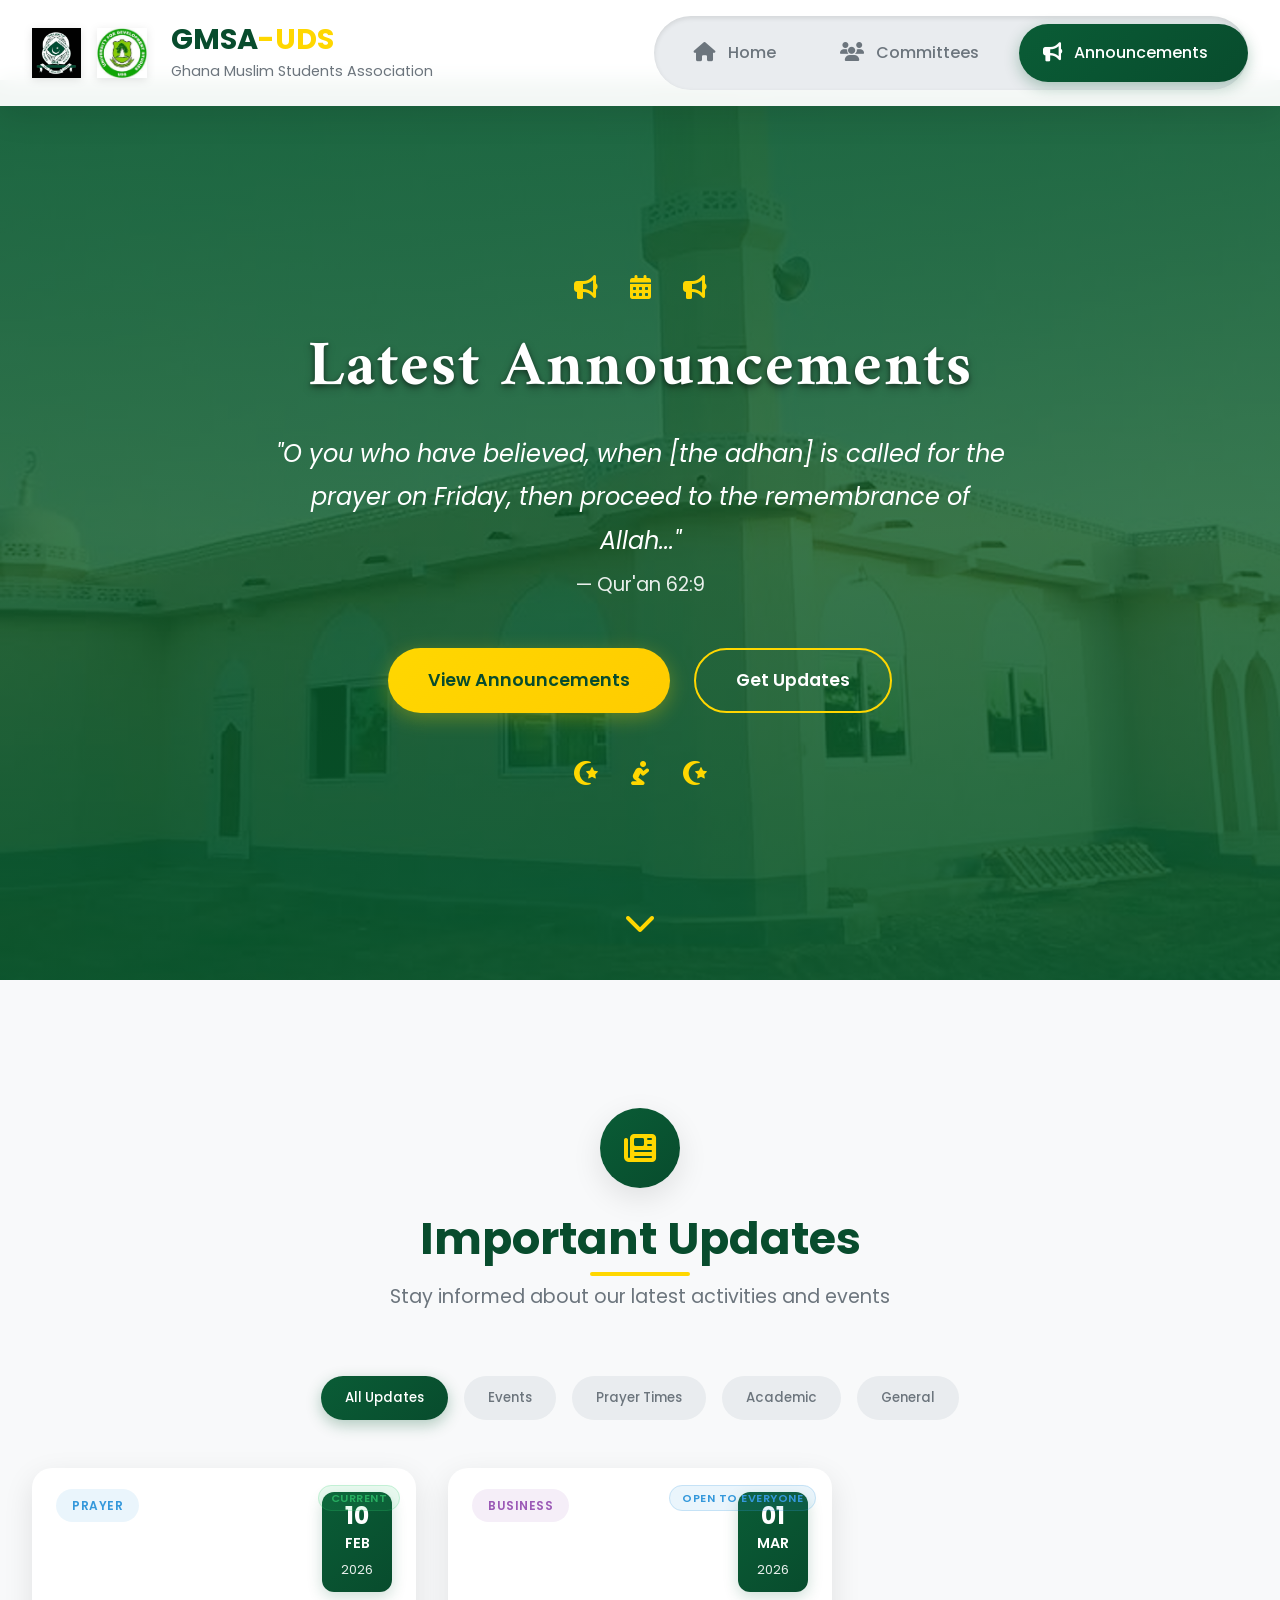
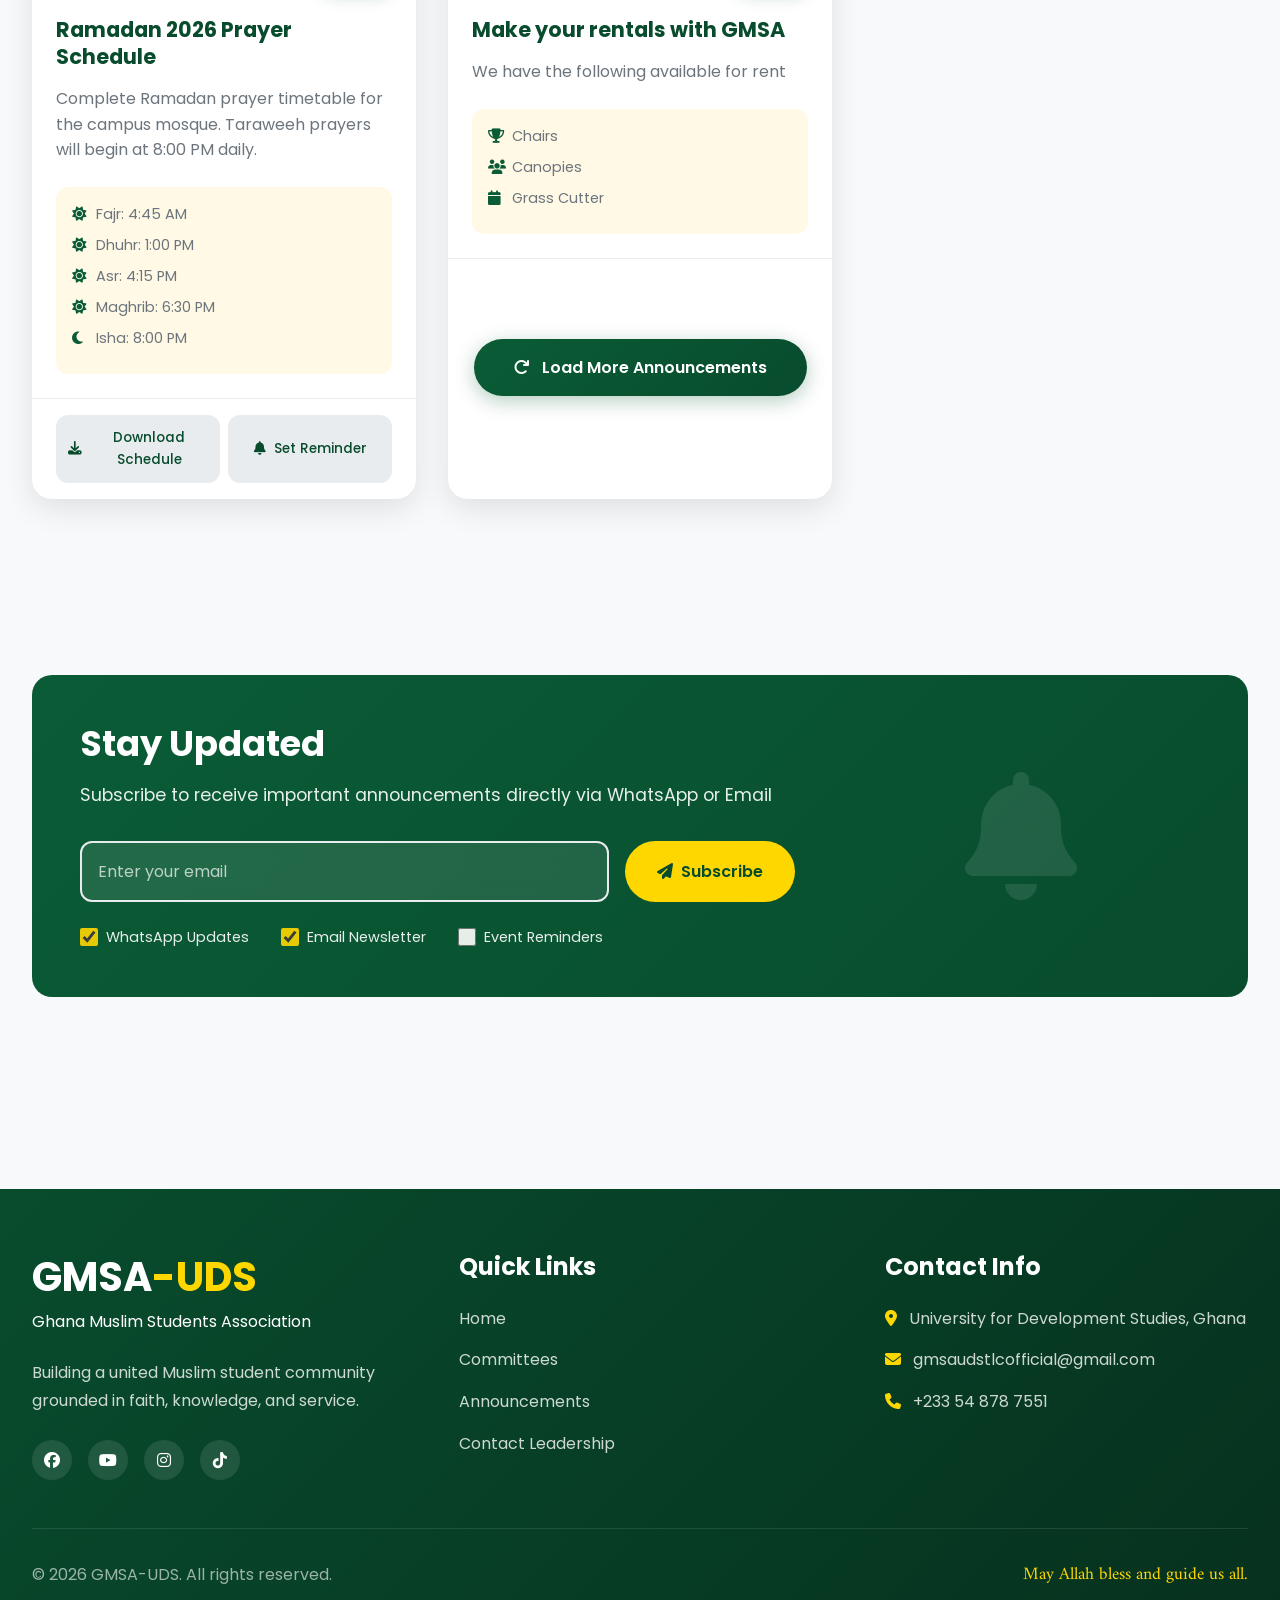
==== announcements.html @ 1ff303b8 "Add files via upload" ====
<!DOCTYPE html>
<html lang="en">
<head>
    <meta charset="UTF-8">
    <meta name="viewport" content="width=device-width, initial-scale=1.0">
    <title>Announcements - GMSA-UDS</title>
    <link rel="stylesheet" href="style.css">
    <link rel="stylesheet" href="https://cdnjs.cloudflare.com/ajax/libs/font-awesome/6.4.0/css/all.min.css">
    <link href="https://fonts.googleapis.com/css2?family=Poppins:wght@300;400;500;600;700&family=Amiri:wght@400;700&display=swap" rel="stylesheet">
    <link rel="stylesheet" href="https://cdnjs.cloudflare.com/ajax/libs/animate.css/4.1.1/animate.min.css">
</head>
<body>
    <!-- Navigation -->
    <nav class="main-nav">
        <div class="nav-container">
            <div class="logo-section">
                <div class="logo-wrapper">
                    <img src="logo-gmsa.png" alt="GMSA Logo" class="logo">
                    <img src="logo-uds.png" alt="UDS Logo" class="logo">
                </div>
                <div class="logo-text">
                    <h1>GMSA<span class="gold-text">-UDS</span></h1>
                    <p>Ghana Muslim Students Association</p>
                </div>
            </div>
            
            <div class="nav-tabs">
                <a href="index.html" class="nav-tab" data-tab="home">
                    <i class="fas fa-home"></i>
                    <span>Home</span>
                </a>
                <a href="committees.html" class="nav-tab" data-tab="committees">
                    <i class="fas fa-users"></i>
                    <span>Committees</span>
                </a>
                <a href="announcements.html" class="nav-tab active" data-tab="announcements">
                    <i class="fas fa-bullhorn"></i>
                    <span>Announcements</span>
                </a>
                <div class="nav-slider"></div>
            </div>
            
            <button class="mobile-menu-btn">
                <i class="fas fa-bars"></i>
            </button>
        </div>
    </nav>

    <!-- Mobile Navigation -->
    <div class="mobile-nav">
        <a href="index.html" class="mobile-nav-link">
            <i class="fas fa-home"></i> Home
        </a>
        <a href="committees.html" class="mobile-nav-link">
            <i class="fas fa-users"></i> Committees
        </a>
        <a href="announcements.html" class="mobile-nav-link active">
            <i class="fas fa-bullhorn"></i> Announcements
        </a>
    </div>

    <!-- Announcements Hero Section -->
    <section class="hero-section" id="announcements-hero">
        <div class="hero-overlay"></div>
        <div class="hero-content animate__animated animate__fadeInUp">
            <div class="islamic-ornament top-ornament">
                <i class="fas fa-bullhorn"></i>
                <i class="fas fa-calendar-alt"></i>
                <i class="fas fa-bullhorn"></i>
            </div>
            
            <h1 class="hero-title">Latest Announcements</h1>
            <div class="hero-subtitle">
                <p class="quran-verse">"O you who have believed, when [the adhan] is called for the prayer on Friday, then proceed to the remembrance of Allah..."</p>
                <p class="quran-ref">— Qur'an 62:9</p>
            </div>
            
            <div class="hero-cta">
                <a href="#announcements-list" class="cta-btn primary-btn">View Announcements</a>
                <a href="index.html#contact" class="cta-btn secondary-btn">Get Updates</a>
            </div>
            
            <div class="islamic-ornament bottom-ornament">
                <i class="fas fa-star-and-crescent"></i>
                <i class="fas fa-pray"></i>
                <i class="fas fa-star-and-crescent"></i>
            </div>
        </div>
        
        <div class="scroll-indicator">
            <i class="fas fa-chevron-down"></i>
        </div>
    </section>

    <!-- Announcements Main Content -->
    <main class="main-content">
        <section class="announcements-section" id="announcements-list">
            <div class="section-header">
                <div class="section-icon">
                    <i class="fas fa-newspaper"></i>
                </div>
                <h2 class="section-title">Important Updates</h2>
                <p class="section-subtitle">Stay informed about our latest activities and events</p>
            </div>
            
            <!-- Announcement Filter -->
            <div class="announcement-filter">
                <button class="filter-btn active" data-category="all">All Updates</button>
                <button class="filter-btn" data-category="events">Events</button>
                <button class="filter-btn" data-category="prayer">Prayer Times</button>
                <button class="filter-btn" data-category="academic">Academic</button>
                <button class="filter-btn" data-category="general">General</button>
            </div>
            
            <!-- Announcements Grid -->
            <div class="announcements-grid">
                <!-- Sample Announcement 1 -->
               <!--<div class="announcement-card animate-on-scroll" data-category="events">
                    <div class="announcement-header">
                        <div class="announcement-category">
                            <span class="category-badge events">Event</span>
                        </div>
                        <div class="announcement-date">
                            <div class="date-day">05</div>
                            <div class="date-month">FEB</div>
                            <div class="date-year">2026</div>
                        </div>
                    </div>
                    
                    <div class="announcement-body">
                        <h3 class="announcement-title">Annual Islamic Conference 2026</h3>
                        <p class="announcement-desc">Join us for our flagship event featuring renowned scholars discussing "Islamic Ethics in Modern Academia". Open to all students and faculty members.</p>
                        
                        <div class="announcement-details">
                            <p><i class="fas fa-clock"></i> 9:00 AM - 4:00 PM</p>
                            <p><i class="fas fa-map-marker-alt"></i> Central Auditorium, UDS</p>
                            <p><i class="fas fa-user"></i> Keynote: Sheikh Dr. Abdul Rahman</p>
                        </div>
                    </div>
                    
                    <div class="announcement-footer">
                        <a href="#" class="announcement-btn">
                            <i class="fas fa-calendar-plus"></i> Add to Calendar
                        </a>
                        <a href="#" class="announcement-btn">
                            <i class="fas fa-share-alt"></i> Share
                        </a>
                    </div>
                    
                    <div class="announcement-status">
                        <span class="status upcoming">Upcoming</span>
                    </div>
                </div>
                
                <!-- Sample Announcement 2 -->
                <div class="announcement-card animate-on-scroll" data-category="prayer">
                    <div class="announcement-header">
                        <div class="announcement-category">
                            <span class="category-badge prayer">Prayer</span>
                        </div>
                        <div class="announcement-date">
                            <div class="date-day">10</div>
                            <div class="date-month">FEB</div>
                            <div class="date-year">2026</div>
                        </div>
                    </div>
                    
                    <div class="announcement-body">
                        <h3 class="announcement-title">Ramadan 2026 Prayer Schedule</h3>
                        <p class="announcement-desc">Complete Ramadan prayer timetable for the campus mosque. Taraweeh prayers will begin at 8:00 PM daily.</p>
                        
                        <div class="announcement-details">
                            <p><i class="fas fa-sun"></i> Fajr: 4:45 AM</p>
                            <p><i class="fas fa-sun"></i> Dhuhr: 1:00 PM</p>
                            <p><i class="fas fa-sun"></i> Asr: 4:15 PM</p>
                            <p><i class="fas fa-sun"></i> Maghrib: 6:30 PM</p>
                            <p><i class="fas fa-moon"></i> Isha: 8:00 PM</p>
                        </div>
                    </div>
                    
                    <div class="announcement-footer">
                        <a href="ramadan.html" class="announcement-btn">
                            <i class="fas fa-download"></i> Download Schedule
                        </a>
                        <a href="ramadan.html" class="announcement-btn">
                            <i class="fas fa-bell"></i> Set Reminder
                        </a>
                    </div>
                    
                    <div class="announcement-status">
                        <span class="status active">Current</span>
                    </div>
                </div>
                
<!-- sample 3-->
                <div class="announcement-card animate-on-scroll" data-category="general">
                    <div class="announcement-header">
                        <div class="announcement-category">
                            <span class="category-badge academic">Business</span>
                        </div>
                        <div class="announcement-date">
                            <div class="date-day">01</div>
                            <div class="date-month">MAR</div>
                            <div class="date-year">2026</div>
                        </div>
                    </div>
                    
                    <div class="announcement-body">
                        <h3 class="announcement-title">Make your rentals with GMSA</h3>
                        <p class="announcement-desc">We have the following available for rent</p>
                        
                        <div class="announcement-details">
                            <p><i class="fas fa-trophy"></i> Chairs</p>
                            <p><i class="fas fa-users"></i>Canopies</p>
                            <p><i class="fas fa-calendar"></i> Grass Cutter</p>
                        </div>
                    </div>
                    
                    <div class="announcement-footer">
                 
                    
                    <div class="announcement-status">
                        <span class="status upcoming">Open to everyone</span>
                    </div>
                </div>

    
                
                <!-- Sample Announcement 4 -->
               <!--<div class="announcement-card animate-on-scroll" data-category="general">
                    <div class="announcement-header">
                        <div class="announcement-category">
                            <span class="category-badge general">General</span>
                        </div>
                        <div class="announcement-date">
                            <div class="date-day">10</div>
                            <div class="date-month">FEB</div>
                            <div class="date-year">2026</div>
                        </div>
                    </div>
                    
                    <div class="announcement-body">
                        <h3 class="announcement-title">New Mosque Library Opening</h3>
                        <p class="announcement-desc">Our newly renovated mosque library is now open! Featuring Islamic books, research materials, and quiet study spaces for students.</p>
                        
                        <div class="announcement-details">
                            <p><i class="fas fa-book"></i> 500+ Islamic books</p>
                            <p><i class="fas fa-wifi"></i> Free WiFi available</p>
                            <p><i class="fas fa-clock"></i> Open: 8AM - 10PM daily</p>
                        </div>
                    </div>
                    
                    <div class="announcement-footer">
                        <a href="#" class="announcement-btn">
                            <i class="fas fa-book-reader"></i> Browse Catalog
                        </a>
                        <a href="#" class="announcement-btn">
                            <i class="fas fa-donate"></i> Donate Books
                        </a>
                    </div>
                    
                    <div class="announcement-status">
                        <span class="status active">Now Open</span>
                    </div>
                </div>

                
                <!-- Sample Announcement 5 -->
               <!--<div class="announcement-card animate-on-scroll" data-category="events">
                    <div class="announcement-header">
                        <div class="announcement-category">
                            <span class="category-badge events">Event</span>
                        </div>
                        <div class="announcement-date">
                            <div class="date-day">05</div>
                            <div class="date-month">APR</div>
                            <div class="date-year">2024</div>
                        </div>
                    </div>
                    
                    <div class="announcement-body">
                        <h3 class="announcement-title">Charity Food Drive</h3>
                        <p class="announcement-desc">Annual charity food drive to support needy students and local community. Donate non-perishable food items at designated collection points.</p>
                        
                        <div class="announcement-details">
                            <p><i class="fas fa-hand-holding-heart"></i> Benefitting 500+ families</p>
                            <p><i class="fas fa-map-pin"></i> Collection points across campus</p>
                            <p><i class="fas fa-clock"></i> Drive ends: April 20, 2024</p>
                        </div>
                    </div>
                    
                    <div class="announcement-footer">
                        <a href="#" class="announcement-btn">
                            <i class="fas fa-hand-holding-usd"></i> Donate Now
                        </a>
                        <a href="#" class="announcement-btn">
                            <i class="fas fa-map-marked-alt"></i> View Locations
                        </a>
                    </div>
                    
                    <div class="announcement-status">
                        <span class="status active">Ongoing</span>
                    </div>
                </div>
                
                <!-- Sample Announcement 6 -->
                <!--<div class="announcement-card animate-on-scroll" data-category="academic">
                    <div class="announcement-header">
                        <div class="announcement-category">
                            <span class="category-badge academic">Academic</span>
                        </div>
                        <div class="announcement-date">
                            <div class="date-day">18</div>
                            <div class="date-month">FEB</div>
                            <div class="date-year">2024</div>
                        </div>
                    </div>
                    
                    <div class="announcement-body">
                        <h3 class="announcement-title">Mid-Semester Study Groups</h3>
                        <p class="announcement-desc">Forming study groups for major courses. Senior students will mentor junior colleagues. Sign up to join or lead a study group.</p>
                        
                        <div class="announcement-details">
                            <p><i class="fas fa-graduation-cap"></i> All faculties covered</p>
                            <p><i class="fas fa-chalkboard-teacher"></i> Experienced tutors</p>
                            <p><i class="fas fa-clock"></i> Sessions: Evenings & Weekends</p>
                        </div>
                    </div>
                    
                    <div class="announcement-footer">
                        <a href="#" class="announcement-btn">
                            <i class="fas fa-user-plus"></i> Join Group
                        </a>
                        <a href="#" class="announcement-btn">
                            <i class="fas fa-chalkboard-teacher"></i> Become Tutor
                        </a>
                    </div>
                    
                    <div class="announcement-status">
                        <span class="status past">Completed</span>
                    </div>
                </div>
            </div>
            
            <!-- Load More Button -->
            <div class="load-more-container">
                <button id="load-more" class="load-more-btn">
                    <i class="fas fa-redo"></i> Load More Announcements
                </button>
            </div>
        </section>
        
        <!-- Subscribe Section -->
        <section class="subscribe-section">
            <div class="subscribe-container">
                <div class="subscribe-content">
                    <h2>Stay Updated</h2>
                    <p>Subscribe to receive important announcements directly via WhatsApp or Email</p>
                    
                    <form class="subscribe-form">
                        <div class="form-group">
                            <input type="email" placeholder="Enter your email" class="subscribe-input">
                            <button type="submit" class="subscribe-btn">
                                <i class="fas fa-paper-plane"></i> Subscribe
                            </button>
                        </div>
                        
                        <div class="subscribe-options">
                            <label class="option-checkbox">
                                <input type="checkbox" checked>
                                <span>WhatsApp Updates</span>
                            </label>
                            <label class="option-checkbox">
                                <input type="checkbox" checked>
                                <span>Email Newsletter</span>
                            </label>
                            <label class="option-checkbox">
                                <input type="checkbox">
                                <span>Event Reminders</span>
                            </label>
                        </div>
                    </form>
                </div>
                
                <div class="subscribe-image">
                    <i class="fas fa-bell"></i>
                </div>
            </div>
        </section>
    </main>

    <!-- Footer (Same as index.html) -->
    <footer class="main-footer">
        <div class="footer-content">
            <div class="footer-section">
                <div class="footer-logo">
                    <h2>GMSA<span class="gold-text">-UDS</span></h2>
                    <p>Ghana Muslim Students Association</p>
                </div>
                <p class="footer-description">Building a united Muslim student community grounded in faith, knowledge, and service.</p>
                <div class="social-links">
                    <a href="https://www.facebook.com/share/1D9YQ5xvA8/" class="social-link"><i class="fab fa-facebook"></i></a>
                    <a href="https://youtube.com/@gmsaudstlc?si=0BYmq0vOQ4SRqhPY" class="social-link"><i class="fab fa-youtube"></i></a>
                    <a href="https://www.instagram.com/gmsaudstlc?igsh=MWtzemppaGV3cm1rNA==" class="social-link"><i class="fab fa-instagram"></i></a>
                    <a href="tiktok.com/@gmsaudstlc" class="social-link"><i class="fab fa-tiktok"></i></a>
                </div>
            </div>
            
            <div class="footer-section">
                <h3>Quick Links</h3>
                <ul class="footer-links">
                    <li><a href="index.html">Home</a></li>
                    <li><a href="committees.html">Committees</a></li>
                    <li><a href="announcements.html">Announcements</a></li>
                    <li><a href="index.html#contact">Contact Leadership</a></li>
                </ul>
            </div>
            
            <div class="footer-section">
                <h3>Contact Info</h3>
                <ul class="contact-info">
                    <li><i class="fas fa-map-marker-alt"></i> University for Development Studies, Ghana</li>
                    <li><i class="fas fa-envelope"></i> gmsaudstlcofficial@gmail.com</li>
                    <li><i class="fas fa-phone"></i> +233 54 878 7551</li>
                </ul>
            </div>
        </div>
        
        <div class="footer-bottom">
            <p>&copy; <span id="current-year"></span> GMSA-UDS. All rights reserved.</p>
            <p class="islamic-greeting">May Allah bless and guide us all.</p>
        </div>
    </footer>

    <!-- Announcements-specific JS -->
    <script>
        // Announcement Filtering
        document.addEventListener('DOMContentLoaded', function() {
            const filterBtns = document.querySelectorAll('.announcement-filter .filter-btn');
            const announcementCards = document.querySelectorAll('.announcement-card');
            const loadMoreBtn = document.getElementById('load-more');
            
            // Filter functionality
            filterBtns.forEach(btn => {
                btn.addEventListener('click', function() {
                    // Update active button
                    filterBtns.forEach(b => b.classList.remove('active'));
                    this.classList.add('active');
                    
                    const category = this.getAttribute('data-category');
                    
                    // Filter cards
                    announcementCards.forEach(card => {
                        if (category === 'all') {
                            card.style.display = 'block';
                            setTimeout(() => {
                                card.style.opacity = '1';
                                card.style.transform = 'translateY(0)';
                            }, 10);
                        } else {
                            if (card.getAttribute('data-category') === category) {
                                card.style.display = 'block';
                                setTimeout(() => {
                                    card.style.opacity = '1';
                                    card.style.transform = 'translateY(0)';
                                }, 10);
                            } else {
                                card.style.opacity = '0';
                                card.style.transform = 'translateY(20px)';
                                setTimeout(() => {
                                    card.style.display = 'none';
                                }, 300);
                            }
                        }
                    });
                });
            });
            
            // Load more functionality
            if (loadMoreBtn) {
                loadMoreBtn.addEventListener('click', function() {
                    // Simulate loading more announcements
                    this.innerHTML = '<i class="fas fa-spinner fa-spin"></i> Loading...';
                    this.disabled = true;
                    
                    setTimeout(() => {
                        // In a real app, this would fetch more data from a server
                        showNotification('More announcements loaded successfully!', 'success');
                        this.innerHTML = '<i class="fas fa-redo"></i> Load More Announcements';
                        this.disabled = false;
                    }, 1500);
                });
            }
            
            // Announcement card hover effects
            announcementCards.forEach(card => {
                card.addEventListener('mouseenter', function() {
                    this.style.transform = 'translateY(-10px) scale(1.02)';
                    this.style.boxShadow = '0 25px 50px rgba(0, 0, 0, 0.15)';
                });
                
                card.addEventListener('mouseleave', function() {
                    this.style.transform = 'translateY(0) scale(1)';
                    this.style.boxShadow = 'var(--shadow)';
                });
                
                // Add click effect to buttons
                const buttons = this.querySelectorAll('.announcement-btn');
                buttons.forEach(button => {
                    button.addEventListener('click', function(e) {
                        e.stopPropagation();
                        this.style.transform = 'scale(0.95)';
                        setTimeout(() => {
                            this.style.transform = 'scale(1)';
                        }, 150);
                    });
                });
            });
            
            // Subscribe form
            const subscribeForm = document.querySelector('.subscribe-form');
            if (subscribeForm) {
                subscribeForm.addEventListener('submit', function(e) {
                    e.preventDefault();
                    const emailInput = this.querySelector('.subscribe-input');
                    
                    if (emailInput.value && emailInput.value.includes('@')) {
                        showNotification('Successfully subscribed to updates!', 'success');
                        emailInput.value = '';
                    } else {
                        showNotification('Please enter a valid email address', 'error');
                    }
                });
            }
        });
        
        function showNotification(message, type) {
            // Reuse the notification function from main script
            const notification = document.createElement('div');
            notification.className = `notification ${type}`;
            notification.innerHTML = `
                <i class="fas fa-${type === 'success' ? 'check-circle' : 'exclamation-circle'}"></i>
                <span>${message}</span>
            `;
            
            notification.style.cssText = `
                position: fixed;
                top: 100px;
                right: 20px;
                background: ${type === 'success' ? '#d4edda' : '#f8d7da'};
                color: ${type === 'success' ? '#155724' : '#721c24'};
                padding: 1rem 1.5rem;
                border-radius: var(--border-radius);
                box-shadow: var(--shadow);
                display: flex;
                align-items: center;
                gap: 0.75rem;
                z-index: 10000;
                animation: slideIn 0.3s ease;
                border-left: 4px solid ${type === 'success' ? '#28a745' : '#dc3545'};
            `;
            
            document.body.appendChild(notification);
            
            setTimeout(() => {
                notification.style.animation = 'slideOut 0.3s ease';
                setTimeout(() => notification.remove(), 300);
            }, 5000);
        }
    </script>
    
    <!-- Main Script -->
    <script src="script.js"></script>
</body>
</html>
---- style.css ----
/* Reset & Base Styles */
* {
    margin: 0;
    padding: 0;
    box-sizing: border-box;
}

:root {
    --primary-green: #0a5c36;
    --dark-green: #084c2d;
    --light-green: #2ecc71;
    --white: #ffffff;
    --off-white: #f8f9fa;
    --light-gray: #e9ecef;
    --gray: #6c757d;
    --gold: #ffd700;
    --gold-light: #fff9e6;
    --shadow: 0 10px 30px rgba(0, 0, 0, 0.1);
    --shadow-hover: 0 15px 40px rgba(0, 0, 0, 0.15);
    --transition: all 0.3s ease;
    --border-radius: 12px;
    --border-radius-lg: 20px;
}

html {
    scroll-behavior: smooth;
}

body {
    font-family: 'Poppins', sans-serif;
    color: #333;
    background-color: var(--off-white);
    line-height: 1.6;
    overflow-x: hidden;
}

/* Typography */
h1, h2, h3, h4 {
    font-weight: 700;
    line-height: 1.2;
    color: var(--dark-green);
}

.gold-text {
    color: var(--gold);
}

/* Navigation Styles */
.main-nav {
    position: fixed;
    top: 0;
    left: 0;
    width: 100%;
    background: rgba(255, 255, 255, 0.95);
    backdrop-filter: blur(10px);
    box-shadow: var(--shadow);
    z-index: 1000;
    padding: 1rem 0;
}

.nav-container {
    max-width: 1400px;
    margin: 0 auto;
    padding: 0 2rem;
    display: flex;
    justify-content: space-between;
    align-items: center;
}

.logo-section {
    display: flex;
    align-items: center;
    gap: 1.5rem;
}

.logo-wrapper {
    display: flex;
    gap: 1rem;
}

.logo {
    height: 50px;
    width: auto;
    object-fit: contain;
    filter: drop-shadow(0 2px 4px rgba(0,0,0,0.1));
}

.logo-text h1 {
    font-size: 1.8rem;
    margin-bottom: 0.2rem;
}

.logo-text p {
    color: var(--gray);
    font-size: 0.9rem;
}

/* Tab Navigation */
.nav-tabs {
    display: flex;
    position: relative;
    background: var(--light-gray);
    border-radius: 50px;
    padding: 0.5rem;
    box-shadow: inset 0 2px 5px rgba(0,0,0,0.1);
}

.nav-tab {
    display: flex;
    align-items: center;
    gap: 0.75rem;
    padding: 1rem 2rem;
    text-decoration: none;
    color: var(--gray);
    font-weight: 500;
    border-radius: 50px;
    transition: var(--transition);
    position: relative;
    z-index: 1;
}

.nav-tab i {
    font-size: 1.2rem;
}

.nav-tab.active {
    color: var(--white);
}

.nav-tab:hover:not(.active) {
    color: var(--primary-green);
    transform: translateY(-2px);
}

.nav-slider {
    position: absolute;
    height: calc(100% - 1rem);
    background: linear-gradient(135deg, var(--primary-green), var(--dark-green));
    border-radius: 50px;
    transition: all 0.4s cubic-bezier(0.68, -0.55, 0.265, 1.55);
    box-shadow: 0 5px 15px rgba(10, 92, 54, 0.3);
}

/* Hero Section */
.hero-section {
    height: 100vh;
    min-height: 700px;
    position: relative;
    /* Slightly lighter, soft green overlay */
    background: linear-gradient(rgba(0, 80, 0, 0.5), rgba(0, 80, 0, 0.5)),
                url('about-image.jpg') center/cover no-repeat;
    display: flex;
    align-items: center;
    justify-content: center;
    text-align: center;
    color: var(--white);
    margin-top: 80px;
    /* Optional: smooth fade-in effect for hero */
    animation: fadeIn 1.5s ease-out;
}

/* Optional fadeIn animation */
@keyframes fadeIn {
    from { opacity: 0; transform: translateY(-20px);}
    to { opacity: 1; transform: translateY(0);}
}

.hero-overlay {
    position: absolute;
    top: 0;
    left: 0;
    width: 100%;
    height: 100%;
    background: linear-gradient(to bottom, 
                rgba(10, 92, 54, 0.8) 0%,
                rgba(10, 92, 54, 0.6) 50%,
                rgba(10, 92, 54, 0.8) 100%);
}

.hero-content {
    position: relative;
    z-index: 2;
    max-width: 800px;
    padding: 2rem;
}

.islamic-ornament {
    display: flex;
    justify-content: center;
    gap: 2rem;
    margin: 2rem 0;
    color: var(--gold);
    font-size: 1.5rem;
}

.hero-title {
    font-size: 4rem; /* large and prominent */
    margin-bottom: 1.5rem;
    font-weight: 900; /* extra bold */
    color: #ffffff; /* pure white */
    text-shadow: 
        0 2px 5px rgba(0,0,0,0.4),   /* subtle shadow for depth */
        0 4px 10px rgba(0,0,0,0.3);  /* soft glow effect */
    font-family: 'Amiri', serif; /* elegant serif font */
    letter-spacing: 2px; /* slightly spaced letters for luxury feel */
    line-height: 1.2;
    transition: all 0.3s ease;
}

/* Optional hover effect for hero titles */
.hero-title:hover {
    transform: scale(1.05);
    text-shadow: 
        0 4px 10px rgba(0,0,0,0.5),
        0 8px 20px rgba(0,0,0,0.4);
}

.quran-verse {
    font-size: 1.5rem;
    font-style: italic;
    margin-bottom: 0.5rem;
    line-height: 1.8;
}

.quran-ref {
    font-size: 1.2rem;
    opacity: 0.9;
}

.hero-cta {
    margin: 3rem 0;
    display: flex;
    gap: 1.5rem;
    justify-content: center;
}

.cta-btn {
    padding: 1rem 2.5rem;
    border-radius: 50px;
    text-decoration: none;
    font-weight: 600;
    font-size: 1.1rem;
    transition: var(--transition);
    display: inline-flex;
    align-items: center;
    justify-content: center;
    gap: 0.5rem;
}

.primary-btn {
    background: linear-gradient(135deg, var(--gold), #ffcc00);
    color: var(--dark-green);
    box-shadow: 0 5px 20px rgba(255, 215, 0, 0.3);
}

.secondary-btn {
    background: transparent;
    color: var(--white);
    border: 2px solid var(--gold);
    backdrop-filter: blur(10px);
}

.cta-btn:hover {
    transform: translateY(-3px);
    box-shadow: var(--shadow-hover);
}

.scroll-indicator {
    position: absolute;
    bottom: 2rem;
    left: 50%;
    transform: translateX(-50%);
    color: var(--gold);
    font-size: 2rem;
    animation: bounce 2s infinite;
}

@keyframes bounce {
    0%, 20%, 50%, 80%, 100% {transform: translateY(0) translateX(-50%);}
    40% {transform: translateY(-20px) translateX(-50%);}
    60% {transform: translateY(-10px) translateX(-50%);}
}

/* Section Styles */
.main-content {
    max-width: 1400px;
    margin: 0 auto;
    padding: 4rem 2rem;
}

.section-header {
    text-align: center;
    margin-bottom: 4rem;
}

.section-icon {
    width: 80px;
    height: 80px;
    background: linear-gradient(135deg, var(--primary-green), var(--dark-green));
    border-radius: 50%;
    display: flex;
    align-items: center;
    justify-content: center;
    margin: 0 auto 1.5rem;
    color: var(--gold);
    font-size: 2rem;
    box-shadow: var(--shadow);
}

.section-title {
    font-size: 2.8rem;
    margin-bottom: 1rem;
    position: relative;
    display: inline-block;
}

.section-title::after {
    content: '';
    position: absolute;
    bottom: -10px;
    left: 50%;
    transform: translateX(-50%);
    width: 100px;
    height: 4px;
    background: var(--gold);
    border-radius: 2px;
}

.section-subtitle {
    color: var(--gray);
    font-size: 1.2rem;
    max-width: 600px;
    margin: 0 auto;
}

/* Daily Quote Section */
.daily-quote-section {
    margin: 6rem 0;
}

.quote-container {
    max-width: 800px;
    margin: 0 auto;
}

.quote-card {
    background: var(--white);
    border-radius: var(--border-radius-lg);
    padding: 3rem;
    box-shadow: var(--shadow);
    position: relative;
    overflow: hidden;
    border: 1px solid rgba(255, 215, 0, 0.2);
}

.quote-card::before {
    content: '';
    position: absolute;
    top: 0;
    left: 0;
    width: 100%;
    height: 5px;
    background: linear-gradient(90deg, var(--primary-green), var(--gold));
}

.quote-icon {
    width: 60px;
    height: 60px;
    background: var(--gold-light);
    border-radius: 50%;
    display: flex;
    align-items: center;
    justify-content: center;
    margin: 0 auto 2rem;
    color: var(--primary-green);
    font-size: 1.5rem;
}

.quote-text {
    font-size: 1.4rem;
    line-height: 1.8;
    color: var(--dark-green);
    text-align: center;
    margin-bottom: 1.5rem;
    font-family: 'Amiri', serif;
}

.quote-ref {
    text-align: center;
    color: var(--gray);
    font-style: italic;
    margin-bottom: 2rem;
}

.quote-controls {
    display: flex;
    justify-content: center;
    gap: 1rem;
}

.quote-btn {
    width: 50px;
    height: 50px;
    border-radius: 50%;
    background: var(--light-gray);
    border: none;
    color: var(--primary-green);
    font-size: 1.2rem;
    cursor: pointer;
    transition: var(--transition);
    display: flex;
    align-items: center;
    justify-content: center;
}

.quote-btn:hover {
    background: var(--primary-green);
    color: var(--white);
    transform: translateY(-2px);
}

/* About Section */
.about-section {
    margin: 6rem 0;
}

.about-content {
    display: grid;
    grid-template-columns: 1fr 1fr;
    gap: 4rem;
    align-items: center;
}

.about-text p {
    font-size: 1.1rem;
    margin-bottom: 2rem;
    color: var(--gray);
}

.about-highlights {
    display: grid;
    grid-template-columns: repeat(2, 1fr);
    gap: 1.5rem;
    margin-top: 2rem;
}

.highlight-card {
    background: var(--white);
    padding: 1.5rem;
    border-radius: var(--border-radius);
    box-shadow: var(--shadow);
    transition: var(--transition);
    text-align: center;
}

.highlight-card:hover {
    transform: translateY(-5px);
    box-shadow: var(--shadow-hover);
}

.highlight-card i {
    font-size: 2rem;
    color: var(--primary-green);
    margin-bottom: 1rem;
}

.highlight-card h4 {
    margin-bottom: 0.5rem;
    font-size: 1.2rem;
}

.highlight-card p {
    font-size: 0.9rem;
    color: var(--gray);
    margin-bottom: 0;
}

.about-image {
    position: relative;
}

.image-frame {
    position: relative;
    border-radius: var(--border-radius-lg);
    overflow: hidden;
    box-shadow: var(--shadow);
}

.frame-decoration {
    position: absolute;
    width: 100%;
    height: 10px;
    background: linear-gradient(90deg, var(--primary-green), var(--gold));
    z-index: 1;
}

.frame-decoration:first-child {
    top: 0;
}

.frame-decoration:last-child {
    bottom: 0;
}

.about-img {
    width: 100%;
    height: auto;
    display: block;
    transition: transform 0.5s ease;
}

.image-frame:hover .about-img {
    transform: scale(1.05);
}

/* Contact Section */
.contact-section {
    margin: 6rem 0;
}

.contact-container {
    display: grid;
    grid-template-columns: 1fr 1fr;
    gap: 4rem;
}

.contact-form-container {
    background: var(--white);
    border-radius: var(--border-radius-lg);
    padding: 3rem;
    box-shadow: var(--shadow);
}

.form-header {
    text-align: center;
    margin-bottom: 2rem;
}

.form-header h3 {
    color: var(--primary-green);
    margin-bottom: 0.5rem;
}

.form-group {
    margin-bottom: 1.5rem;
}

.form-group label {
    display: block;
    margin-bottom: 0.5rem;
    color: var(--dark-green);
    font-weight: 500;
    display: flex;
    align-items: center;
    gap: 0.5rem;
}

.form-group input,
.form-group textarea {
    width: 100%;
    padding: 1rem;
    border: 2px solid var(--light-gray);
    border-radius: var(--border-radius);
    font-family: 'Poppins', sans-serif;
    font-size: 1rem;
    transition: var(--transition);
}

.form-group input:focus,
.form-group textarea:focus {
    outline: none;
    border-color: var(--primary-green);
    box-shadow: 0 0 0 3px rgba(10, 92, 54, 0.1);
}

.role-selector {
    display: flex;
    gap: 1rem;
}

.role-option {
    flex: 1;
    padding: 1rem;
    background: var(--light-gray);
    border-radius: var(--border-radius);
    text-align: center;
    cursor: pointer;
    transition: var(--transition);
    display: flex;
    flex-direction: column;
    align-items: center;
    gap: 0.5rem;
}

.role-option i {
    font-size: 1.5rem;
    color: var(--gray);
}

.role-option.active {
    background: var(--primary-green);
    color: var(--white);
}

.role-option.active i {
    color: var(--gold);
}

.role-option:hover:not(.active) {
    background: #e0e0e0;
    transform: translateY(-2px);
}

.char-count {
    text-align: right;
    font-size: 0.9rem;
    color: var(--gray);
    margin-top: 0.5rem;
}

.form-preview {
    margin: 2rem 0;
    padding: 1.5rem;
    background: var(--gold-light);
    border-radius: var(--border-radius);
    border-left: 4px solid var(--gold);
}

.form-preview h4 {
    margin-bottom: 1rem;
    color: var(--dark-green);
}

.preview-box {
    background: var(--white);
    padding: 1rem;
    border-radius: var(--border-radius);
    font-size: 0.9rem;
    color: var(--gray);
}

.form-actions {
    display: flex;
    gap: 1rem;
}

.whatsapp-btn,
.copy-btn {
    flex: 1;
    padding: 1rem;
    border: none;
    border-radius: var(--border-radius);
    font-family: 'Poppins', sans-serif;
    font-weight: 600;
    font-size: 1rem;
    cursor: pointer;
    transition: var(--transition);
    display: flex;
    align-items: center;
    justify-content: center;
    gap: 0.5rem;
}

.whatsapp-btn {
    background: linear-gradient(135deg, #25D366, #128C7E);
    color: var(--white);
}

.copy-btn {
    background: var(--light-gray);
    color: var(--dark-green);
}

.whatsapp-btn:hover {
    transform: translateY(-3px);
    box-shadow: 0 10px 20px rgba(37, 211, 102, 0.3);
}

.copy-btn:hover {
    background: #e0e0e0;
    transform: translateY(-2px);
}

.contact-leaders {
    display: flex;
    flex-direction: column;
    gap: 2rem;
}

.leader-card {
    background: var(--white);
    border-radius: var(--border-radius-lg);
    padding: 2rem;
    text-align: center;
    box-shadow: var(--shadow);
    transition: var(--transition);
}

.leader-card:hover {
    transform: translateY(-5px);
    box-shadow: var(--shadow-hover);
}

.leader-image {
    width: 100px;
    height: 100px;
    background: linear-gradient(135deg, var(--primary-green), var(--dark-green));
    border-radius: 50%;
    margin: 0 auto 1.5rem;
    display: flex;
    align-items: center;
    justify-content: center;
    color: var(--gold);
    font-size: 2.5rem;
}

.leader-name {
    font-size: 1.5rem;
    margin-bottom: 0.5rem;
}

.leader-role {
    color: var(--gold);
    font-weight: 600;
    margin-bottom: 1.5rem;
    text-transform: uppercase;
    letter-spacing: 1px;
    font-size: 0.9rem;
}

.leader-contact p {
    display: flex;
    align-items: center;
    justify-content: center;
    gap: 0.5rem;
    margin-bottom: 0.5rem;
    color: var(--gray);
}

.leader-contact i {
    color: var(--primary-green);
}

/* Footer */
.main-footer {
    background: linear-gradient(135deg, var(--dark-green), #06311e);
    color: var(--white);
    padding: 4rem 2rem 2rem;
    margin-top: 4rem;
}

.footer-content {
    max-width: 1400px;
    margin: 0 auto;
    display: grid;
    grid-template-columns: repeat(3, 1fr);
    gap: 4rem;
    margin-bottom: 3rem;
}

.footer-logo h2 {
    color: var(--white);
    font-size: 2.5rem;
    margin-bottom: 0.5rem;
}

.footer-description {
    margin: 1.5rem 0;
    color: rgba(255, 255, 255, 0.8);
    line-height: 1.8;
}

.social-links {
    display: flex;
    gap: 1rem;
}

.social-link {
    width: 40px;
    height: 40px;
    background: rgba(255, 255, 255, 0.1);
    border-radius: 50%;
    display: flex;
    align-items: center;
    justify-content: center;
    color: var(--white);
    text-decoration: none;
    transition: var(--transition);
}

.social-link:hover {
    background: var(--gold);
    color: var(--dark-green);
    transform: translateY(-3px);
}

.footer-section h3 {
    color: var(--white);
    margin-bottom: 1.5rem;
    font-size: 1.5rem;
}

.footer-links {
    list-style: none;
}

.footer-links li {
    margin-bottom: 1rem;
}

.footer-links a {
    color: rgba(255, 255, 255, 0.8);
    text-decoration: none;
    transition: var(--transition);
    display: flex;
    align-items: center;
    gap: 0.5rem;
}

.footer-links a:hover {
    color: var(--gold);
    padding-left: 0.5rem;
}

.contact-info {
    list-style: none;
}

.contact-info li {
    margin-bottom: 1rem;
    color: rgba(255, 255, 255, 0.8);
    display: flex;
    align-items: flex-start;
    gap: 0.75rem;
}

.contact-info i {
    color: var(--gold);
    margin-top: 0.25rem;
}

.footer-bottom {
    max-width: 1400px;
    margin: 0 auto;
    padding-top: 2rem;
    border-top: 1px solid rgba(255, 255, 255, 0.1);
    text-align: center;
    color: rgba(255, 255, 255, 0.6);
    display: flex;
    justify-content: space-between;
    align-items: center;
}

.islamic-greeting {
    font-family: 'Amiri', serif;
    font-size: 1.1rem;
    color: var(--gold);
}

/* Mobile Navigation */
.mobile-menu-btn {
    display: none;
    background: none;
    border: none;
    font-size: 1.5rem;
    color: var(--primary-green);
    cursor: pointer;
    padding: 0.5rem;
}

.mobile-nav {
    display: none;
    position: fixed;
    top: 80px;
    left: 0;
    width: 100%;
    background: var(--white);
    box-shadow: var(--shadow);
    z-index: 999;
    padding: 1rem 0;
}

.mobile-nav-link {
    display: block;
    padding: 1rem 2rem;
    text-decoration: none;
    color: var(--gray);
    font-weight: 500;
    border-bottom: 1px solid var(--light-gray);
    transition: var(--transition);
}

.mobile-nav-link.active {
    color: var(--primary-green);
    background: var(--gold-light);
    border-left: 4px solid var(--gold);
}

.mobile-nav-link:hover {
    color: var(--primary-green);
    padding-left: 2.5rem;
}

/* Responsive Design */
@media (max-width: 1024px) {
    .about-content,
    .contact-container {
        grid-template-columns: 1fr;
        gap: 3rem;
    }
    
    .footer-content {
        grid-template-columns: repeat(2, 1fr);
        gap: 3rem;
    }
}

@media (max-width: 768px) {
    .nav-tabs {
        display: none;
    }
    
    .mobile-menu-btn {
        display: block;
    }
    
    .hero-title {
        font-size: 2.5rem;
    }
    
    .quran-verse {
        font-size: 1.2rem;
    }
    
    .hero-cta {
        flex-direction: column;
        gap: 1rem;
    }
    
    .section-title {
        font-size: 2rem;
    }
    
    .about-highlights {
        grid-template-columns: 1fr;
    }
    
    .form-actions {
        flex-direction: column;
    }
    
    .role-selector {
        flex-direction: column;
    }
    
    .footer-content {
        grid-template-columns: 1fr;
    }
    
    .footer-bottom {
        flex-direction: column;
        gap: 1rem;
        text-align: center;
    }
}

@media (max-width: 480px) {
    .nav-container {
        padding: 0 1rem;
    }
    
    .logo-wrapper {
        gap: 0.5rem;
    }
    
    .logo {
        height: 35px;
    }
    
    .hero-content {
        padding: 1rem;
    }
    
    .main-content {
        padding: 2rem 1rem;
    }
    
    .quote-card,
    .contact-form-container {
        padding: 1.5rem;
    }
    
    .islamic-ornament {
        gap: 1rem;
        font-size: 1.2rem;
    }
}

/* Animation Classes */
.animate-on-scroll {
    opacity: 0;
    transform: translateY(30px);
    transition: opacity 0.6s ease, transform 0.6s ease;
}

.animate-on-scroll.visible {
    opacity: 1;
    transform: translateY(0);
}

/* Loading Animation */
.loading {
    display: inline-block;
    width: 20px;
    height: 20px;
    border: 3px solid var(--light-gray);
    border-top-color: var(--primary-green);
    border-radius: 50%;
    animation: spin 1s linear infinite;
}

@keyframes spin {
    to { transform: rotate(360deg); }
}

/* Success/Error States */
.success-message {
    background: #d4edda;
    color: #155724;
    padding: 1rem;
    border-radius: var(--border-radius);
    margin: 1rem 0;
    border-left: 4px solid #28a745;
}

.error-message {
    background: #f8d7da;
    color: #721c24;
    padding: 1rem;
    border-radius: var(--border-radius);
    margin: 1rem 0;
    border-left: 4px solid #dc3545;
}

/* Print Styles */
@media print {
    .main-nav,
    .hero-section,
    .footer,
    .cta-btn,
    .form-actions {
        display: none !important;
    }
    
    body {
        color: #000;
        background: #fff;
    }
    
    .main-content {
        padding: 0;
        margin: 0;
    }
}
/*new.   */
/* Committees Page Styles */
.committees-section {
    padding: 4rem 0;
}

.committee-filter {
    display: flex;
    justify-content: center;
    gap: 1rem;
    margin-bottom: 3rem;
    flex-wrap: wrap;
}

.committee-filter .filter-btn {
    padding: 0.75rem 1.5rem;
    background: var(--light-gray);
    border: none;
    border-radius: 50px;
    font-family: 'Poppins', sans-serif;
    font-weight: 500;
    color: var(--gray);
    cursor: pointer;
    transition: var(--transition);
}

.committee-filter .filter-btn.active {
    background: linear-gradient(135deg, var(--primary-green), var(--dark-green));
    color: var(--white);
    box-shadow: 0 5px 15px rgba(10, 92, 54, 0.3);
}

.committee-filter .filter-btn:hover:not(.active) {
    background: #e0e0e0;
    transform: translateY(-2px);
}

.committees-grid {
    display: grid;
    grid-template-columns: repeat(auto-fill, minmax(350px, 1fr));
    gap: 2rem;
    margin-top: 2rem;
}

.committee-card {
    background: var(--white);
    border-radius: var(--border-radius-lg);
    padding: 2rem;
    box-shadow: var(--shadow);
    transition: var(--transition);
    position: relative;
    overflow: hidden;
    border: 1px solid rgba(255, 215, 0, 0.1);
}

.committee-card::before {
    content: '';
    position: absolute;
    top: 0;
    left: 0;
    width: 5px;
    height: 100%;
    background: linear-gradient(to bottom, var(--primary-green), var(--gold));
}

.committee-icon {
    width: 70px;
    height: 70px;
    background: linear-gradient(135deg, var(--primary-green), var(--dark-green));
    border-radius: 50%;
    display: flex;
    align-items: center;
    justify-content: center;
    margin-bottom: 1.5rem;
    color: var(--gold);
    font-size: 1.8rem;
    box-shadow: 0 5px 15px rgba(10, 92, 54, 0.2);
}

.committee-title {
    font-size: 1.5rem;
    margin-bottom: 1rem;
    color: var(--dark-green);
}

.committee-desc {
    color: var(--gray);
    margin-bottom: 2rem;
    line-height: 1.6;
}

.committee-leaders {
    background: var(--gold-light);
    border-radius: var(--border-radius);
    padding: 1.5rem;
    margin-bottom: 1.5rem;
}

.leader {
    display: flex;
    align-items: center;
    gap: 1rem;
    margin-bottom: 1rem;
}

.leader:last-child {
    margin-bottom: 0;
}

.leader-img {
    width: 50px;
    height: 50px;
    background: var(--white);
    border-radius: 50%;
    display: flex;
    align-items: center;
    justify-content: center;
    color: var(--primary-green);
    font-size: 1.5rem;
    box-shadow: 0 3px 10px rgba(0,0,0,0.1);
}

.leader-info h4 {
    font-size: 1rem;
    margin-bottom: 0.25rem;
}

.leader-info p {
    font-size: 0.85rem;
    color: var(--gray);
}

.committee-contact p {
    display: flex;
    align-items: center;
    gap: 0.5rem;
    margin-bottom: 0.5rem;
    color: var(--gray);
    font-size: 0.9rem;
}

.committee-contact i {
    color: var(--primary-green);
    width: 20px;
}

.committee-tags {
    display: flex;
    gap: 0.5rem;
    margin-top: 1.5rem;
}

.tag {
    padding: 0.25rem 0.75rem;
    border-radius: 50px;
    font-size: 0.75rem;
    font-weight: 500;
    text-transform: uppercase;
    letter-spacing: 0.5px;
}

.tag.operational {
    background: rgba(46, 204, 113, 0.1);
    color: #27ae60;
}

.tag.administrative {
    background: rgba(52, 152, 219, 0.1);
    color: #2980b9;
}

.tag.spiritual {
    background: rgba(155, 89, 182, 0.1);
    color: #8e44ad;
}

.tag.active {
    background: rgba(39, 174, 96, 0.1);
    color: #27ae60;
}

.tag.periodic {
    background: rgba(241, 196, 15, 0.1);
    color: #f39c12;
}

/* Announcements Page Styles */
.announcements-section {
    padding: 4rem 0;
}

.announcement-filter {
    display: flex;
    justify-content: center;
    gap: 1rem;
    margin-bottom: 3rem;
    flex-wrap: wrap;
}

.announcement-filter .filter-btn {
    padding: 0.75rem 1.5rem;
    background: var(--light-gray);
    border: none;
    border-radius: 50px;
    font-family: 'Poppins', sans-serif;
    font-weight: 500;
    color: var(--gray);
    cursor: pointer;
    transition: var(--transition);
    display: flex;
    align-items: center;
    gap: 0.5rem;
}

.announcement-filter .filter-btn.active {
    background: linear-gradient(135deg, var(--primary-green), var(--dark-green));
    color: var(--white);
    box-shadow: 0 5px 15px rgba(10, 92, 54, 0.3);
}

.announcement-filter .filter-btn:hover:not(.active) {
    background: #e0e0e0;
    transform: translateY(-2px);
}

.announcements-grid {
    display: grid;
    grid-template-columns: repeat(auto-fill, minmax(350px, 1fr));
    gap: 2rem;
    margin-bottom: 3rem;
}

.announcement-card {
    background: var(--white);
    border-radius: var(--border-radius-lg);
    overflow: hidden;
    box-shadow: var(--shadow);
    transition: var(--transition);
    position: relative;
}

.announcement-header {
    display: flex;
    justify-content: space-between;
    align-items: flex-start;
    padding: 1.5rem 1.5rem 0;
}

.announcement-category {
    z-index: 1;
}

.category-badge {
    padding: 0.5rem 1rem;
    border-radius: 50px;
    font-size: 0.75rem;
    font-weight: 600;
    text-transform: uppercase;
    letter-spacing: 0.5px;
}

.category-badge.events {
    background: rgba(231, 76, 60, 0.1);
    color: #e74c3c;
}

.category-badge.prayer {
    background: rgba(52, 152, 219, 0.1);
    color: #3498db;
}

.category-badge.academic {
    background: rgba(155, 89, 182, 0.1);
    color: #9b59b6;
}

.category-badge.general {
    background: rgba(46, 204, 113, 0.1);
    color: #2ecc71;
}

.announcement-date {
    text-align: center;
    background: linear-gradient(135deg, var(--primary-green), var(--dark-green));
    color: var(--white);
    padding: 0.75rem;
    border-radius: var(--border-radius);
    min-width: 70px;
    box-shadow: 0 5px 15px rgba(10, 92, 54, 0.2);
}

.date-day {
    font-size: 1.5rem;
    font-weight: 700;
    line-height: 1;
}

.date-month {
    font-size: 0.9rem;
    font-weight: 600;
    margin: 0.25rem 0;
}

.date-year {
    font-size: 0.8rem;
    opacity: 0.9;
}

.announcement-body {
    padding: 1.5rem;
}

.announcement-title {
    font-size: 1.3rem;
    margin-bottom: 1rem;
    color: var(--dark-green);
    line-height: 1.3;
}

.announcement-desc {
    color: var(--gray);
    margin-bottom: 1.5rem;
    line-height: 1.6;
}

.announcement-details {
    background: var(--gold-light);
    border-radius: var(--border-radius);
    padding: 1rem;
    margin-top: 1rem;
}

.announcement-details p {
    display: flex;
    align-items: center;
    gap: 0.5rem;
    margin-bottom: 0.5rem;
    font-size: 0.9rem;
    color: var(--gray);
}

.announcement-details i {
    color: var(--primary-green);
    width: 16px;
}

.announcement-footer {
    display: flex;
    padding: 1rem 1.5rem;
    border-top: 1px solid var(--light-gray);
    gap: 0.5rem;
}

.announcement-btn {
    flex: 1;
    padding: 0.75rem;
    background: var(--light-gray);
    border: none;
    border-radius: var(--border-radius);
    font-family: 'Poppins', sans-serif;
    font-size: 0.85rem;
    font-weight: 500;
    color: var(--dark-green);
    cursor: pointer;
    transition: var(--transition);
    display: flex;
    align-items: center;
    justify-content: center;
    gap: 0.5rem;
    text-decoration: none;
    text-align: center;
}

.announcement-btn:hover {
    background: var(--primary-green);
    color: var(--white);
    transform: translateY(-2px);
}

.announcement-status {
    position: absolute;
    top: 1rem;
    right: 1rem;
    z-index: 2;
}

.status {
    padding: 0.25rem 0.75rem;
    border-radius: 50px;
    font-size: 0.7rem;
    font-weight: 600;
    text-transform: uppercase;
    letter-spacing: 0.5px;
}

.status.upcoming {
    background: rgba(52, 152, 219, 0.1);
    color: #3498db;
    border: 1px solid rgba(52, 152, 219, 0.2);
}

.status.active {
    background: rgba(46, 204, 113, 0.1);
    color: #27ae60;
    border: 1px solid rgba(46, 204, 113, 0.2);
}

.status.past {
    background: rgba(149, 165, 166, 0.1);
    color: #7f8c8d;
    border: 1px solid rgba(149, 165, 166, 0.2);
}

.load-more-container {
    text-align: center;
    margin: 3rem 0;
}

.load-more-btn {
    padding: 1rem 2.5rem;
    background: linear-gradient(135deg, var(--primary-green), var(--dark-green));
    color: var(--white);
    border: none;
    border-radius: 50px;
    font-family: 'Poppins', sans-serif;
    font-weight: 600;
    font-size: 1rem;
    cursor: pointer;
    transition: var(--transition);
    display: inline-flex;
    align-items: center;
    gap: 0.75rem;
    box-shadow: 0 5px 20px rgba(10, 92, 54, 0.3);
}

.load-more-btn:hover {
    transform: translateY(-3px);
    box-shadow: 0 10px 30px rgba(10, 92, 54, 0.4);
}

.load-more-btn:disabled {
    opacity: 0.7;
    cursor: not-allowed;
    transform: none !important;
}

/* Subscribe Section */
.subscribe-section {
    background: linear-gradient(135deg, var(--primary-green), var(--dark-green));
    border-radius: var(--border-radius-lg);
    padding: 3rem;
    margin: 4rem 0;
    color: var(--white);
}

.subscribe-container {
    display: grid;
    grid-template-columns: 2fr 1fr;
    gap: 3rem;
    align-items: center;
}

.subscribe-content h2 {
    color: var(--white);
    font-size: 2.2rem;
    margin-bottom: 1rem;
}

.subscribe-content p {
    opacity: 0.9;
    margin-bottom: 2rem;
    font-size: 1.1rem;
}

.subscribe-form .form-group {
    display: flex;
    gap: 1rem;
    margin-bottom: 1.5rem;
}

.subscribe-input {
    flex: 1;
    padding: 1rem 1.5rem;
    border: none;
    border-radius: 50px;
    font-family: 'Poppins', sans-serif;
    font-size: 1rem;
    background: rgba(255, 255, 255, 0.1);
    color: var(--white);
    backdrop-filter: blur(10px);
}

.subscribe-input::placeholder {
    color: rgba(255, 255, 255, 0.7);
}

.subscribe-input:focus {
    outline: none;
    background: rgba(255, 255, 255, 0.15);
}

.subscribe-btn {
    padding: 1rem 2rem;
    background: var(--gold);
    color: var(--dark-green);
    border: none;
    border-radius: 50px;
    font-family: 'Poppins', sans-serif;
    font-weight: 600;
    font-size: 1rem;
    cursor: pointer;
    transition: var(--transition);
    display: flex;
    align-items: center;
    gap: 0.5rem;
}

.subscribe-btn:hover {
    background: #ffcc00;
    transform: translateY(-2px);
    box-shadow: 0 10px 20px rgba(255, 215, 0, 0.3);
}

.subscribe-options {
    display: flex;
    gap: 2rem;
    flex-wrap: wrap;
}

.option-checkbox {
    display: flex;
    align-items: center;
    gap: 0.5rem;
    cursor: pointer;
    font-size: 0.9rem;
    opacity: 0.9;
    transition: var(--transition);
}

.option-checkbox:hover {
    opacity: 1;
}

.option-checkbox input[type="checkbox"] {
    width: 18px;
    height: 18px;
    accent-color: var(--gold);
}

.subscribe-image {
    text-align: center;
}

.subscribe-image i {
    font-size: 8rem;
    color: rgba(255, 255, 255, 0.1);
}

/* Responsive Adjustments for New Pages */
@media (max-width: 768px) {
    .committees-grid,
    .announcements-grid {
        grid-template-columns: 1fr;
    }
    
    .subscribe-container {
        grid-template-columns: 1fr;
        text-align: center;
    }
    
    .subscribe-form .form-group {
        flex-direction: column;
    }
    
    .subscribe-options {
        justify-content: center;
    }
    
    .announcement-header {
        flex-direction: column;
        gap: 1rem;
        align-items: flex-start;
    }
    
    .announcement-date {
        align-self: flex-end;
    }
    
    .announcement-footer {
        flex-direction: column;
    }
}

@media (max-width: 480px) {
    .committee-filter,
    .announcement-filter {
        flex-direction: column;
        align-items: center;
    }
    
    .filter-btn {
        width: 200px;
    }
    
    .committee-card,
    .announcement-card {
        padding: 1.5rem;
    }
    
    .subscribe-section {
        padding: 2rem 1.5rem;
    }
}
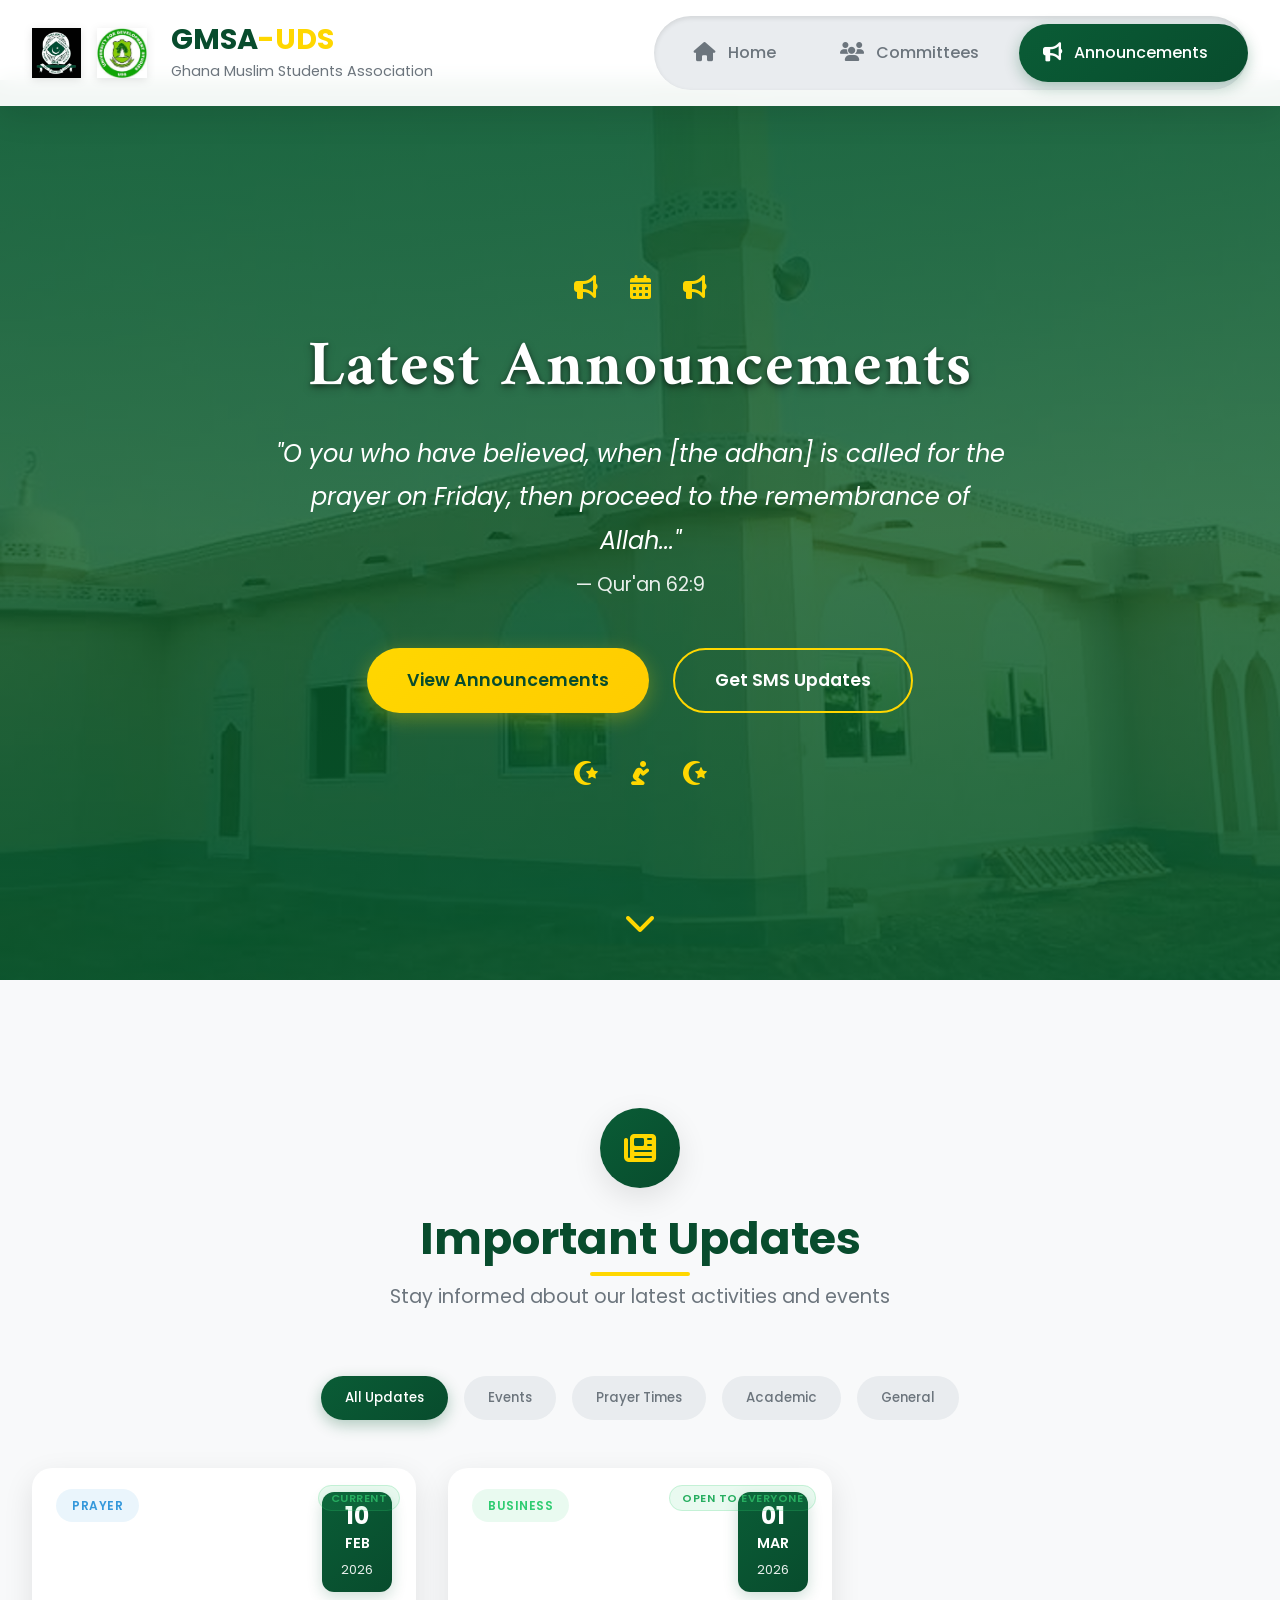
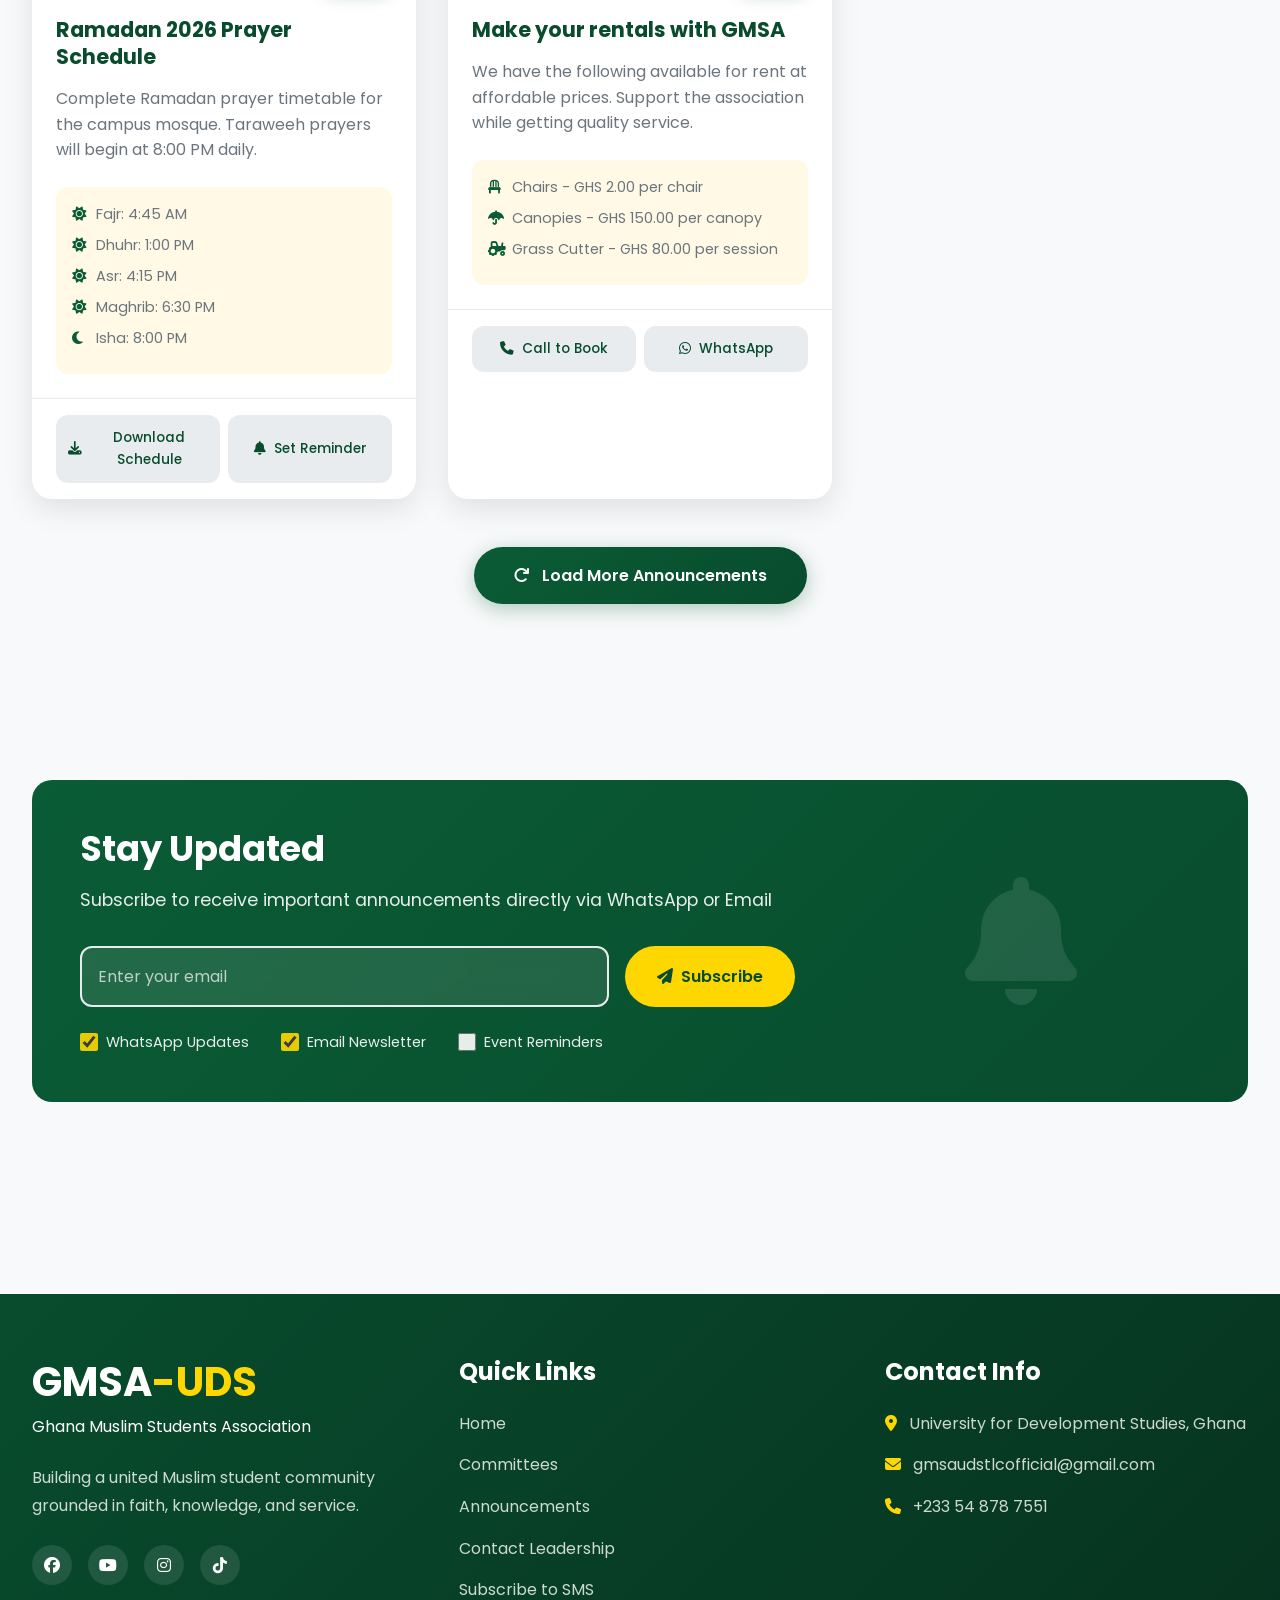
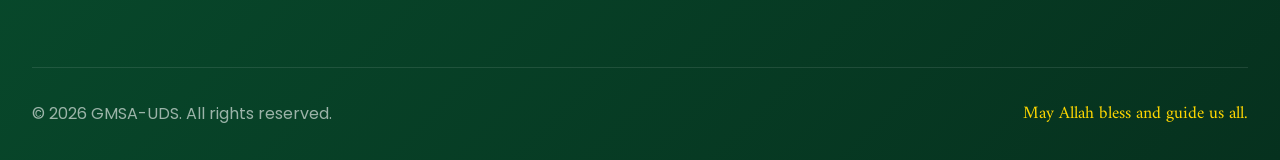
==== commit cd4c2bfc: "Update announcements.html" ====
--- a/announcements.html
+++ b/announcements.html
@@ -2,7 +2,7 @@
 <html lang="en">
 <head>
     <meta charset="UTF-8">
-    <meta name="viewport" content="width=device-width, initial-scale=1.0">
+    <meta name="viewport" content="width=device-width, initial-scale=1.0, user-scalable=yes">
     <title>Announcements - GMSA-UDS</title>
     <link rel="stylesheet" href="style.css">
     <link rel="stylesheet" href="https://cdnjs.cloudflare.com/ajax/libs/font-awesome/6.4.0/css/all.min.css">
@@ -77,7 +77,7 @@
             
             <div class="hero-cta">
                 <a href="#announcements-list" class="cta-btn primary-btn">View Announcements</a>
-                <a href="index.html#contact" class="cta-btn secondary-btn">Get Updates</a>
+                <a href="index.html#subscribe-section" class="cta-btn secondary-btn">Get SMS Updates</a>
             </div>
             
             <div class="islamic-ornament bottom-ornament">
@@ -114,45 +114,7 @@
             
             <!-- Announcements Grid -->
             <div class="announcements-grid">
-                <!-- Sample Announcement 1 -->
-               <!--<div class="announcement-card animate-on-scroll" data-category="events">
-                    <div class="announcement-header">
-                        <div class="announcement-category">
-                            <span class="category-badge events">Event</span>
-                        </div>
-                        <div class="announcement-date">
-                            <div class="date-day">05</div>
-                            <div class="date-month">FEB</div>
-                            <div class="date-year">2026</div>
-                        </div>
-                    </div>
-                    
-                    <div class="announcement-body">
-                        <h3 class="announcement-title">Annual Islamic Conference 2026</h3>
-                        <p class="announcement-desc">Join us for our flagship event featuring renowned scholars discussing "Islamic Ethics in Modern Academia". Open to all students and faculty members.</p>
-                        
-                        <div class="announcement-details">
-                            <p><i class="fas fa-clock"></i> 9:00 AM - 4:00 PM</p>
-                            <p><i class="fas fa-map-marker-alt"></i> Central Auditorium, UDS</p>
-                            <p><i class="fas fa-user"></i> Keynote: Sheikh Dr. Abdul Rahman</p>
-                        </div>
-                    </div>
-                    
-                    <div class="announcement-footer">
-                        <a href="#" class="announcement-btn">
-                            <i class="fas fa-calendar-plus"></i> Add to Calendar
-                        </a>
-                        <a href="#" class="announcement-btn">
-                            <i class="fas fa-share-alt"></i> Share
-                        </a>
-                    </div>
-                    
-                    <div class="announcement-status">
-                        <span class="status upcoming">Upcoming</span>
-                    </div>
-                </div>
-                
-                <!-- Sample Announcement 2 -->
+                <!-- Prayer Times Announcement -->
                 <div class="announcement-card animate-on-scroll" data-category="prayer">
                     <div class="announcement-header">
                         <div class="announcement-category">
@@ -192,11 +154,11 @@
                     </div>
                 </div>
                 
-<!-- sample 3-->
+                <!-- Rentals Announcement -->
                 <div class="announcement-card animate-on-scroll" data-category="general">
                     <div class="announcement-header">
                         <div class="announcement-category">
-                            <span class="category-badge academic">Business</span>
+                            <span class="category-badge general">Business</span>
                         </div>
                         <div class="announcement-date">
                             <div class="date-day">01</div>
@@ -207,139 +169,64 @@
                     
                     <div class="announcement-body">
                         <h3 class="announcement-title">Make your rentals with GMSA</h3>
-                        <p class="announcement-desc">We have the following available for rent</p>
+                        <p class="announcement-desc">We have the following available for rent at affordable prices. Support the association while getting quality service.</p>
                         
                         <div class="announcement-details">
-                            <p><i class="fas fa-trophy"></i> Chairs</p>
-                            <p><i class="fas fa-users"></i>Canopies</p>
-                            <p><i class="fas fa-calendar"></i> Grass Cutter</p>
+                            <p><i class="fas fa-chair"></i> Chairs - GHS 2.00 per chair</p>
+                            <p><i class="fas fa-umbrella"></i> Canopies - GHS 150.00 per canopy</p>
+                            <p><i class="fas fa-tractor"></i> Grass Cutter - GHS 80.00 per session</p>
                         </div>
                     </div>
                     
                     <div class="announcement-footer">
-                 
+                        <a href="index.html#contact" class="announcement-btn">
+                            <i class="fas fa-phone"></i> Call to Book
+                        </a>
+                        <a href="https://wa.me/233548787551" class="announcement-btn">
+                            <i class="fab fa-whatsapp"></i> WhatsApp
+                        </a>
+                    </div>
                     
                     <div class="announcement-status">
-                        <span class="status upcoming">Open to everyone</span>
-                    </div>
-                </div>
-
-    
-                
-                <!-- Sample Announcement 4 -->
-               <!--<div class="announcement-card animate-on-scroll" data-category="general">
-                    <div class="announcement-header">
-                        <div class="announcement-category">
-                            <span class="category-badge general">General</span>
-                        </div>
-                        <div class="announcement-date">
-                            <div class="date-day">10</div>
-                            <div class="date-month">FEB</div>
-                            <div class="date-year">2026</div>
-                        </div>
-                    </div>
-                    
-                    <div class="announcement-body">
-                        <h3 class="announcement-title">New Mosque Library Opening</h3>
-                        <p class="announcement-desc">Our newly renovated mosque library is now open! Featuring Islamic books, research materials, and quiet study spaces for students.</p>
-                        
-                        <div class="announcement-details">
-                            <p><i class="fas fa-book"></i> 500+ Islamic books</p>
-                            <p><i class="fas fa-wifi"></i> Free WiFi available</p>
-                            <p><i class="fas fa-clock"></i> Open: 8AM - 10PM daily</p>
-                        </div>
-                    </div>
-                    
-                    <div class="announcement-footer">
-                        <a href="#" class="announcement-btn">
-                            <i class="fas fa-book-reader"></i> Browse Catalog
-                        </a>
-                        <a href="#" class="announcement-btn">
-                            <i class="fas fa-donate"></i> Donate Books
-                        </a>
-                    </div>
-                    
-                    <div class="announcement-status">
-                        <span class="status active">Now Open</span>
-                    </div>
-                </div>
-
-                
-                <!-- Sample Announcement 5 -->
-               <!--<div class="announcement-card animate-on-scroll" data-category="events">
+                        <span class="status active">Open to everyone</span>
+                    </div>
+                </div>
+
+                <!-- Additional Announcements can be added here -->
+                <!-- 
+                <div class="announcement-card animate-on-scroll" data-category="events">
                     <div class="announcement-header">
                         <div class="announcement-category">
                             <span class="category-badge events">Event</span>
                         </div>
                         <div class="announcement-date">
-                            <div class="date-day">05</div>
-                            <div class="date-month">APR</div>
-                            <div class="date-year">2024</div>
+                            <div class="date-day">15</div>
+                            <div class="date-month">MAR</div>
+                            <div class="date-year">2026</div>
                         </div>
                     </div>
                     
                     <div class="announcement-body">
-                        <h3 class="announcement-title">Charity Food Drive</h3>
-                        <p class="announcement-desc">Annual charity food drive to support needy students and local community. Donate non-perishable food items at designated collection points.</p>
+                        <h3 class="announcement-title">Upcoming Event</h3>
+                        <p class="announcement-desc">Description of the upcoming event...</p>
                         
                         <div class="announcement-details">
-                            <p><i class="fas fa-hand-holding-heart"></i> Benefitting 500+ families</p>
-                            <p><i class="fas fa-map-pin"></i> Collection points across campus</p>
-                            <p><i class="fas fa-clock"></i> Drive ends: April 20, 2024</p>
+                            <p><i class="fas fa-clock"></i> Time: 10:00 AM</p>
+                            <p><i class="fas fa-map-marker-alt"></i> Venue: Central Mosque</p>
                         </div>
                     </div>
                     
                     <div class="announcement-footer">
                         <a href="#" class="announcement-btn">
-                            <i class="fas fa-hand-holding-usd"></i> Donate Now
+                            <i class="fas fa-calendar-plus"></i> Add to Calendar
                         </a>
-                        <a href="#" class="announcement-btn">
-                            <i class="fas fa-map-marked-alt"></i> View Locations
-                        </a>
                     </div>
                     
                     <div class="announcement-status">
-                        <span class="status active">Ongoing</span>
-                    </div>
-                </div>
-                
-                <!-- Sample Announcement 6 -->
-                <!--<div class="announcement-card animate-on-scroll" data-category="academic">
-                    <div class="announcement-header">
-                        <div class="announcement-category">
-                            <span class="category-badge academic">Academic</span>
-                        </div>
-                        <div class="announcement-date">
-                            <div class="date-day">18</div>
-                            <div class="date-month">FEB</div>
-                            <div class="date-year">2024</div>
-                        </div>
-                    </div>
-                    
-                    <div class="announcement-body">
-                        <h3 class="announcement-title">Mid-Semester Study Groups</h3>
-                        <p class="announcement-desc">Forming study groups for major courses. Senior students will mentor junior colleagues. Sign up to join or lead a study group.</p>
-                        
-                        <div class="announcement-details">
-                            <p><i class="fas fa-graduation-cap"></i> All faculties covered</p>
-                            <p><i class="fas fa-chalkboard-teacher"></i> Experienced tutors</p>
-                            <p><i class="fas fa-clock"></i> Sessions: Evenings & Weekends</p>
-                        </div>
-                    </div>
-                    
-                    <div class="announcement-footer">
-                        <a href="#" class="announcement-btn">
-                            <i class="fas fa-user-plus"></i> Join Group
-                        </a>
-                        <a href="#" class="announcement-btn">
-                            <i class="fas fa-chalkboard-teacher"></i> Become Tutor
-                        </a>
-                    </div>
-                    
-                    <div class="announcement-status">
-                        <span class="status past">Completed</span>
-                    </div>
-                </div>
+                        <span class="status upcoming">Upcoming</span>
+                    </div>
+                </div>
+                -->
             </div>
             
             <!-- Load More Button -->
@@ -389,7 +276,7 @@
         </section>
     </main>
 
-    <!-- Footer (Same as index.html) -->
+    <!-- Footer -->
     <footer class="main-footer">
         <div class="footer-content">
             <div class="footer-section">
@@ -413,6 +300,7 @@
                     <li><a href="committees.html">Committees</a></li>
                     <li><a href="announcements.html">Announcements</a></li>
                     <li><a href="index.html#contact">Contact Leadership</a></li>
+                    <li><a href="index.html#subscribe-section">Subscribe to SMS</a></li>
                 </ul>
             </div>
             
@@ -432,7 +320,7 @@
         </div>
     </footer>
 
-    <!-- Announcements-specific JS -->
+    <!-- Scripts -->
     <script>
         // Announcement Filtering
         document.addEventListener('DOMContentLoaded', function() {
@@ -443,13 +331,11 @@
             // Filter functionality
             filterBtns.forEach(btn => {
                 btn.addEventListener('click', function() {
-                    // Update active button
                     filterBtns.forEach(b => b.classList.remove('active'));
                     this.classList.add('active');
                     
                     const category = this.getAttribute('data-category');
                     
-                    // Filter cards
                     announcementCards.forEach(card => {
                         if (category === 'all') {
                             card.style.display = 'block';
@@ -479,43 +365,16 @@
             // Load more functionality
             if (loadMoreBtn) {
                 loadMoreBtn.addEventListener('click', function() {
-                    // Simulate loading more announcements
                     this.innerHTML = '<i class="fas fa-spinner fa-spin"></i> Loading...';
                     this.disabled = true;
                     
                     setTimeout(() => {
-                        // In a real app, this would fetch more data from a server
                         showNotification('More announcements loaded successfully!', 'success');
                         this.innerHTML = '<i class="fas fa-redo"></i> Load More Announcements';
                         this.disabled = false;
                     }, 1500);
                 });
             }
-            
-            // Announcement card hover effects
-            announcementCards.forEach(card => {
-                card.addEventListener('mouseenter', function() {
-                    this.style.transform = 'translateY(-10px) scale(1.02)';
-                    this.style.boxShadow = '0 25px 50px rgba(0, 0, 0, 0.15)';
-                });
-                
-                card.addEventListener('mouseleave', function() {
-                    this.style.transform = 'translateY(0) scale(1)';
-                    this.style.boxShadow = 'var(--shadow)';
-                });
-                
-                // Add click effect to buttons
-                const buttons = this.querySelectorAll('.announcement-btn');
-                buttons.forEach(button => {
-                    button.addEventListener('click', function(e) {
-                        e.stopPropagation();
-                        this.style.transform = 'scale(0.95)';
-                        setTimeout(() => {
-                            this.style.transform = 'scale(1)';
-                        }, 150);
-                    });
-                });
-            });
             
             // Subscribe form
             const subscribeForm = document.querySelector('.subscribe-form');
@@ -535,7 +394,6 @@
         });
         
         function showNotification(message, type) {
-            // Reuse the notification function from main script
             const notification = document.createElement('div');
             notification.className = `notification ${type}`;
             notification.innerHTML = `
@@ -550,8 +408,8 @@
                 background: ${type === 'success' ? '#d4edda' : '#f8d7da'};
                 color: ${type === 'success' ? '#155724' : '#721c24'};
                 padding: 1rem 1.5rem;
-                border-radius: var(--border-radius);
-                box-shadow: var(--shadow);
+                border-radius: 12px;
+                box-shadow: 0 10px 30px rgba(0,0,0,0.1);
                 display: flex;
                 align-items: center;
                 gap: 0.75rem;
@@ -569,7 +427,6 @@
         }
     </script>
     
-    <!-- Main Script -->
     <script src="script.js"></script>
 </body>
 </html>
